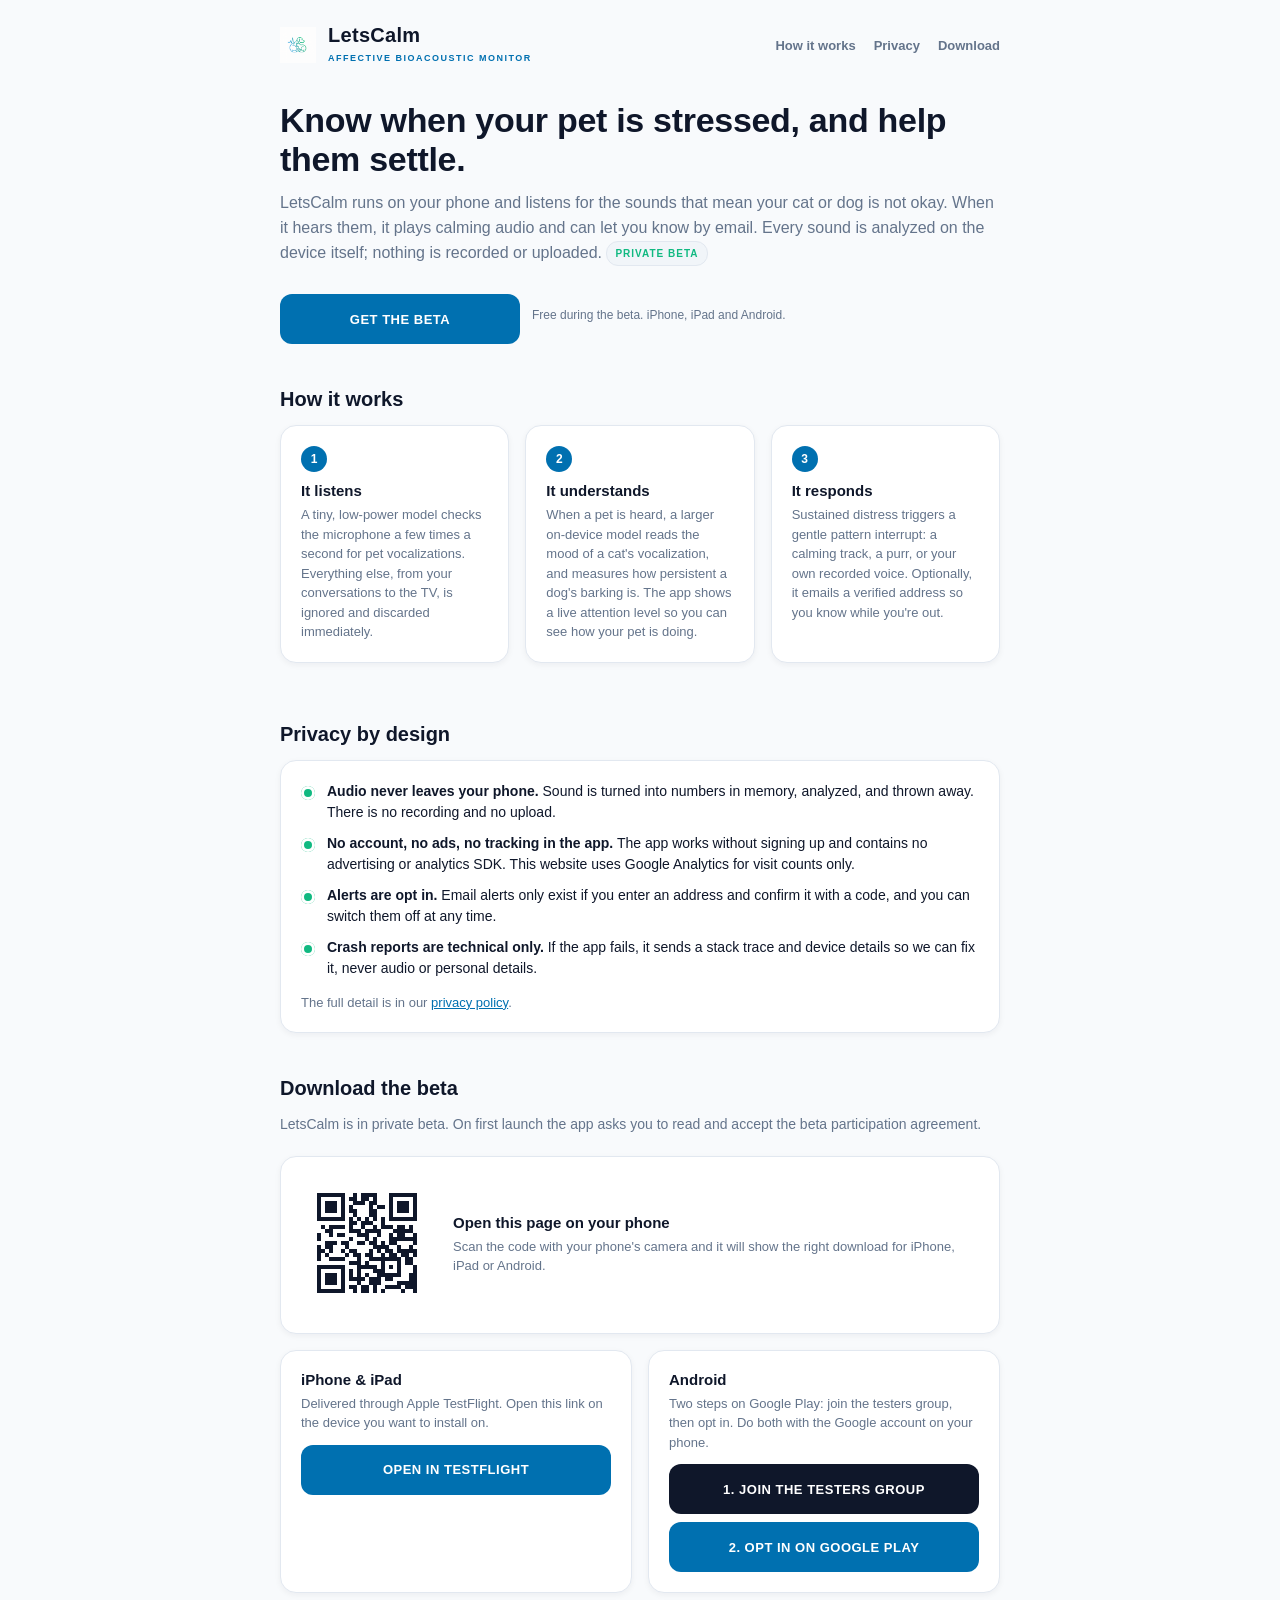
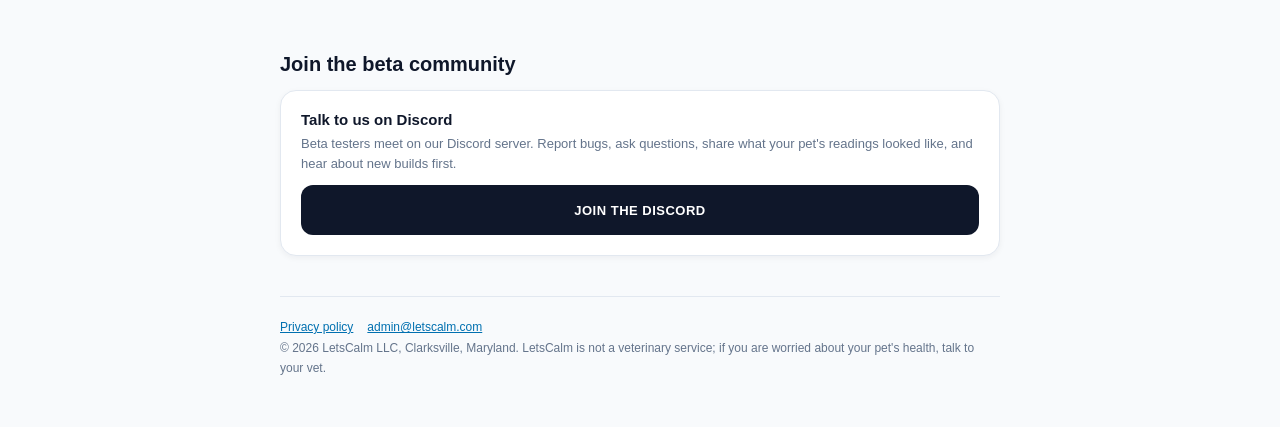
==== index.html @ 011add16 "Fix the QR code: add a viewBox so it scales instead of cropping The SVG had a fixed 174px size and n" ====
<!doctype html>
<html lang="en">
<head>
  <meta charset="utf-8">
  <meta name="viewport" content="width=device-width, initial-scale=1">
  <title>LetsCalm — on-device pet stress monitoring</title>
  <meta name="description" content="LetsCalm listens for signs of stress in your cat or dog and responds with calming audio, with every sound processed on your phone and never uploaded.">
  <link rel="icon" href="icon.png">
  <link rel="stylesheet" href="style.css">
  <script src="analytics.js" defer></script>
</head>
<body>
<main>
  <header class="top">
    <a class="brand" href="/">
      <img src="icon.png" alt="">
      <div><strong>LetsCalm</strong><span>AFFECTIVE BIOACOUSTIC MONITOR</span></div>
    </a>
    <nav><a href="#how">How it works</a><a href="#privacy">Privacy</a><a href="#download">Download</a></nav>
  </header>

  <!-- HERO -->
  <h1>Know when your pet is stressed, and help them settle.</h1>
  <p class="lead">LetsCalm runs on your phone and listens for the sounds that mean your cat or dog is not okay. When it hears them, it plays calming audio and can let you know by email. Every sound is analyzed on the device itself; nothing is recorded or uploaded. <span class="pill">PRIVATE BETA</span></p>
  <div class="hero-cta">
    <a class="btn" href="#download" id="hero-btn">Get the beta</a>
    <span class="note" id="hero-note">Free during the beta. iPhone, iPad and Android.</span>
  </div>

  <!-- HOW IT WORKS -->
  <h2 class="section" id="how">How it works</h2>
  <div class="grid3">
    <div class="card">
      <div class="step-no">1</div>
      <h3>It listens</h3>
      <p>A tiny, low-power model checks the microphone a few times a second for pet vocalizations. Everything else, from your conversations to the TV, is ignored and discarded immediately.</p>
    </div>
    <div class="card">
      <div class="step-no">2</div>
      <h3>It understands</h3>
      <p>When a pet is heard, a larger on-device model reads the mood of a cat's vocalization, and measures how persistent a dog's barking is. The app shows a live attention level so you can see how your pet is doing.</p>
    </div>
    <div class="card">
      <div class="step-no">3</div>
      <h3>It responds</h3>
      <p>Sustained distress triggers a gentle pattern interrupt: a calming track, a purr, or your own recorded voice. Optionally, it emails a verified address so you know while you're out.</p>
    </div>
  </div>

  <!-- PRIVACY -->
  <h2 class="section" id="privacy">Privacy by design</h2>
  <div class="card">
    <ul class="checks">
      <li><b>Audio never leaves your phone.</b> Sound is turned into numbers in memory, analyzed, and thrown away. There is no recording and no upload.</li>
      <li><b>No account, no ads, no tracking in the app.</b> The app works without signing up and contains no advertising or analytics SDK. This website uses Google Analytics for visit counts only.</li>
      <li><b>Alerts are opt in.</b> Email alerts only exist if you enter an address and confirm it with a code, and you can switch them off at any time.</li>
      <li><b>Crash reports are technical only.</b> If the app fails, it sends a stack trace and device details so we can fix it, never audio or personal details.</li>
    </ul>
    <p style="margin-top:14px">The full detail is in our <a href="/privacy.html">privacy policy</a>.</p>
  </div>

  <!-- DOWNLOAD -->
  <h2 class="section" id="download">Download the beta</h2>
  <p class="lead" style="font-size:14px">LetsCalm is in private beta. On first launch the app asks you to read and accept the beta participation agreement.</p>

  <!-- iPhone / iPad -->
  <section id="ios" hidden>
    <div class="card">
      <h3>Install on iPhone or iPad</h3>
      <p>LetsCalm is distributed through Apple's TestFlight during the beta. TestFlight will offer to install itself first if you don't have it.</p>
      <a class="btn" id="ios-link" href="#">Open in TestFlight</a>
    </div>
  </section>

  <!-- Android -->
  <section id="android" hidden>
    <div class="card">
      <h3>Install on Android</h3>
      <p>Google Play requires two quick steps for beta apps. Use the same Google account that is signed in on your phone for both.</p>
      <ol class="steps">
        <li><b>Join the LetsCalm testers group</b>
          <p>Tap Join group on the page that opens. This is what tells Google Play you are a tester.</p>
          <a class="btn dark" id="android-group" href="#">Join the testers group</a></li>
        <li><b>Opt in on Google Play</b>
          <p>Give it a minute after joining, then tap Become a tester. The page will then show an install link.</p>
          <a class="btn" id="android-optin" href="#">Opt in on Google Play</a></li>
        <li><b>Install LetsCalm from Google Play</b>
          <p>Please keep it installed while you're testing so the beta can proceed.</p></li>
      </ol>
    </div>
  </section>

  <!-- Desktop / other -->
  <section id="all" hidden>
    <div class="card qr">
      <div id="qr-svg" aria-label="QR code for letscalm.com"><svg width="174" height="174" viewBox="-12 -12 198 198" class="segno"><path transform="scale(6)" class="qrline" stroke="#0f172a" d="M2 2.5h7m2 0h1m1 0h4m3 0h7m-25 1h1m5 0h1m1 0h2m1 0h2m1 0h1m3 0h1m5 0h1m-25 1h1m1 0h3m1 0h1m2 0h3m1 0h2m3 0h1m1 0h3m1 0h1m-25 1h1m1 0h3m1 0h1m1 0h1m4 0h1m1 0h2m1 0h1m1 0h3m1 0h1m-25 1h1m1 0h3m1 0h1m1 0h2m3 0h2m3 0h1m1 0h3m1 0h1m-25 1h1m5 0h1m2 0h1m3 0h2m3 0h1m5 0h1m-25 1h7m1 0h1m1 0h1m1 0h1m1 0h1m1 0h1m1 0h7m-17 1h2m1 0h3m2 0h1m-16 1h1m1 0h4m1 0h1m2 0h1m2 0h1m1 0h3m1 0h2m1 0h1m-22 1h2m4 0h3m1 0h4m3 0h5m-24 1h1m2 0h1m1 0h2m3 0h3m2 0h1m2 0h1m1 0h2m2 0h1m-25 1h1m7 0h1m3 0h1m1 0h1m3 0h7m-23 1h3m1 0h2m2 0h2m1 0h2m1 0h1m1 0h2m4 0h1m-25 1h1m1 0h2m3 0h1m6 0h4m2 0h1m2 0h1m-24 1h2m1 0h1m2 0h1m1 0h2m3 0h1m1 0h1m1 0h2m1 0h5m-25 1h1m1 0h1m4 0h1m1 0h2m1 0h2m2 0h1m1 0h2m1 0h2m1 0h1m-25 1h1m2 0h4m3 0h1m2 0h8m1 0h2m-16 1h3m1 0h1m3 0h1m3 0h1m1 0h2m-24 1h7m3 0h5m1 0h1m1 0h1m1 0h1m3 0h1m-25 1h1m5 0h1m1 0h1m1 0h1m3 0h3m3 0h1m3 0h1m-25 1h1m1 0h3m1 0h1m1 0h1m1 0h1m1 0h1m2 0h6m2 0h2m-25 1h1m1 0h3m1 0h1m1 0h4m1 0h3m1 0h2m4 0h2m-25 1h1m1 0h3m1 0h1m3 0h1m2 0h3m4 0h5m-25 1h1m5 0h1m1 0h2m1 0h2m1 0h1m2 0h4m1 0h3m-25 1h7m2 0h1m1 0h2m1 0h1m1 0h1m4 0h1m2 0h1"/></svg></div>
      <div>
        <h3>Open this page on your phone</h3>
        <p style="margin:0">Scan the code with your phone's camera and it will show the right download for iPhone, iPad or Android.</p>
      </div>
    </div>
    <div class="grid">
      <div class="card">
        <h3>iPhone &amp; iPad</h3>
        <p>Delivered through Apple TestFlight. Open this link on the device you want to install on.</p>
        <a class="btn" id="ios-link-2" href="#">Open in TestFlight</a>
      </div>
      <div class="card">
        <h3>Android</h3>
        <p>Two steps on Google Play: join the testers group, then opt in. Do both with the Google account on your phone.</p>
        <a class="btn dark" id="android-group-2" href="#">1. Join the testers group</a>
        <a class="btn" id="android-optin-2" href="#">2. Opt in on Google Play</a>
      </div>
    </div>
  </section>

  <!-- COMMUNITY -->
  <h2 class="section" id="community">Join the beta community</h2>
  <div class="card">
    <h3>Talk to us on Discord</h3>
    <p>Beta testers meet on our Discord server. Report bugs, ask questions, share what your pet's readings looked like, and hear about new builds first.</p>
    <a class="btn dark" id="discord-link" href="#" rel="noopener" target="_blank">Join the Discord</a>
  </div>

  <footer>
    <a href="/privacy.html">Privacy policy</a><a href="mailto:admin@letscalm.com">admin@letscalm.com</a><br>
    © 2026 LetsCalm LLC, Clarksville, Maryland. LetsCalm is not a veterinary service; if you are worried about your pet's health, talk to your vet.
  </footer>
</main>

<script>
  // --- Links: edit these when the app moves from beta to the stores. ---
  const LINKS = {
    ios: 'https://testflight.apple.com/join/YxneXjur',
    // Later: 'https://apps.apple.com/app/id6782188883'
    androidGroup: 'https://groups.google.com/a/letscalm.com/g/letscalm-testers/',
    androidOptIn: 'https://play.google.com/apps/testing/com.letscalm.mobile',
    discord: 'https://discord.gg/NavzxsYyVa',
    // Later, replace both Android steps with: 'https://play.google.com/store/apps/details?id=com.letscalm.mobile'
  };

  for (const id of ['ios-link', 'ios-link-2']) document.getElementById(id).href = LINKS.ios;
  for (const id of ['android-group', 'android-group-2']) document.getElementById(id).href = LINKS.androidGroup;
  for (const id of ['android-optin', 'android-optin-2']) document.getElementById(id).href = LINKS.androidOptIn;
  document.getElementById('discord-link').href = LINKS.discord;

  // --- Detection. `?os=ios|android|all` forces a view for testing. ---
  const ua = navigator.userAgent;
  const forced = new URLSearchParams(location.search).get('os');
  const isAndroid = /Android/.test(ua);
  const isIOS = !isAndroid && (/iPhone|iPad|iPod/.test(ua)
    || (navigator.platform === 'MacIntel' && navigator.maxTouchPoints > 1)); // iPadOS reports itself as a Mac
  const view = forced || (isAndroid ? 'android' : isIOS ? 'ios' : 'all');
  document.getElementById(view).hidden = false;

  // On a phone the hero button can go straight to the store link.
  if (view === 'ios') {
    document.getElementById('hero-btn').href = LINKS.ios;
    document.getElementById('hero-btn').textContent = 'Get it on TestFlight';
    document.getElementById('hero-note').textContent = 'Free during the beta. Opens Apple TestFlight.';
  } else if (view === 'android') {
    document.getElementById('hero-note').textContent = 'Free during the beta. Two quick steps on Google Play.';
  }
</script>
</body>
</html>
---- style.css ----
:root {
  --bg: #F8FAFC; --card: #FFFFFF; --line: #E2E8F0; --text: #0F172A; --muted: #64748B;
  --primary: #0070B0; --dark: #0F172A; --ok: #10B981;
}
* { box-sizing: border-box; }
html, body { margin: 0; background: var(--bg); color: var(--text);
  font-family: -apple-system, BlinkMacSystemFont, "Segoe UI", Roboto, Helvetica, Arial, sans-serif; }
a { color: var(--primary); }
main { max-width: 760px; margin: 0 auto; padding: 24px 20px 48px; }

header.top { display: flex; align-items: center; justify-content: space-between; gap: 12px; margin-bottom: 36px; }
.brand { display: flex; align-items: center; gap: 12px; text-decoration: none; color: inherit; }
.brand img { width: 36px; height: 36px; }
.brand strong { font-size: 20px; font-weight: 900; letter-spacing: .3px; display: block; }
.brand span { font-size: 9px; font-weight: 800; letter-spacing: 1.5px; color: var(--primary); }
nav a { font-size: 13px; font-weight: 700; color: var(--muted); text-decoration: none; margin-left: 18px; }
nav a:hover { color: var(--primary); }

h1 { font-size: 34px; line-height: 1.15; margin: 0 0 12px; letter-spacing: -.3px; }
h2.section { font-size: 20px; margin: 44px 0 14px; }
.lead { color: var(--muted); font-size: 16px; line-height: 1.55; margin: 0 0 20px; }
.pill { display: inline-block; font-size: 10px; font-weight: 800; letter-spacing: 1px; color: var(--ok);
  background: #F1F5F9; border: 1px solid var(--line); border-radius: 12px; padding: 4px 8px; vertical-align: middle; }
.hero-cta { display: flex; flex-wrap: wrap; gap: 12px; align-items: center; }
.hero-cta .btn { width: auto; min-width: 240px; padding: 0 22px; }
.hero-cta .note { font-size: 12px; color: var(--muted); }

.card { background: var(--card); border: 1px solid var(--line); border-radius: 16px; padding: 20px; margin-bottom: 16px;
  box-shadow: 0 2px 6px rgba(15,23,42,.05); }
.card h3 { font-size: 15px; margin: 0 0 6px; }
.card p { color: var(--muted); font-size: 13px; line-height: 1.5; margin: 0 0 12px; }
.card p:last-child { margin-bottom: 0; }
.grid { display: grid; grid-template-columns: 1fr 1fr; gap: 16px; }
.grid3 { display: grid; grid-template-columns: repeat(3, 1fr); gap: 16px; }
@media (max-width: 640px) { .grid, .grid3 { grid-template-columns: 1fr; } h1 { font-size: 28px; } }
.step-no { display: inline-flex; align-items: center; justify-content: center; width: 26px; height: 26px; border-radius: 50%;
  background: var(--primary); color: #fff; font-size: 12px; font-weight: 800; margin-bottom: 10px; }

.btn { display: flex; align-items: center; justify-content: center; gap: 8px; width: 100%; height: 50px;
  border-radius: 12px; font-weight: 800; font-size: 13px; letter-spacing: .5px; text-transform: uppercase;
  text-decoration: none; color: #fff; background: var(--primary); border: 0; cursor: pointer; margin-top: 8px; }
.btn.dark { background: var(--dark); }
.btn:active { opacity: .85; }

ol.steps { margin: 0 0 4px; padding: 0; list-style: none; counter-reset: s; }
ol.steps li { counter-increment: s; margin-bottom: 18px; }
ol.steps li::before { content: counter(s); display: inline-flex; align-items: center; justify-content: center;
  width: 22px; height: 22px; border-radius: 50%; background: var(--primary); color: #fff; font-size: 12px;
  font-weight: 800; margin-right: 8px; vertical-align: middle; }
ol.steps li b { font-size: 14px; vertical-align: middle; }
ol.steps li p { margin: 6px 0 0 30px; }
ol.steps li .btn { margin-left: 30px; width: calc(100% - 30px); }

.qr { display: flex; gap: 20px; align-items: center; }
.qr svg { width: 132px; height: 132px; flex: none; }

ul.checks { margin: 0; padding: 0; list-style: none; }
ul.checks li { position: relative; padding-left: 26px; margin-bottom: 10px; font-size: 14px; line-height: 1.5; }
ul.checks li::before { content: ""; position: absolute; left: 0; top: 5px; width: 14px; height: 14px; border-radius: 50%;
  background: var(--ok); box-shadow: inset 0 0 0 3px #fff; }

footer { margin-top: 40px; padding-top: 20px; border-top: 1px solid var(--line); font-size: 12px; color: var(--muted); line-height: 1.7; }
footer a { margin-right: 14px; }

/* Legal pages */
.legal h1 { font-size: 28px; }
.legal .meta { color: var(--muted); font-size: 13px; margin-bottom: 28px; }
.legal h2 { font-size: 17px; margin: 30px 0 8px; }
.legal p, .legal li { font-size: 14px; line-height: 1.65; color: #334155; }
.legal ul { padding-left: 20px; }
.legal table { border-collapse: collapse; width: 100%; font-size: 13px; margin: 8px 0 16px; }
.legal th, .legal td { text-align: left; vertical-align: top; padding: 8px 10px; border-bottom: 1px solid var(--line); }
.legal th { color: var(--muted); font-weight: 700; font-size: 12px; }
.legal .toc { font-size: 13px; }
[hidden] { display: none !important; }
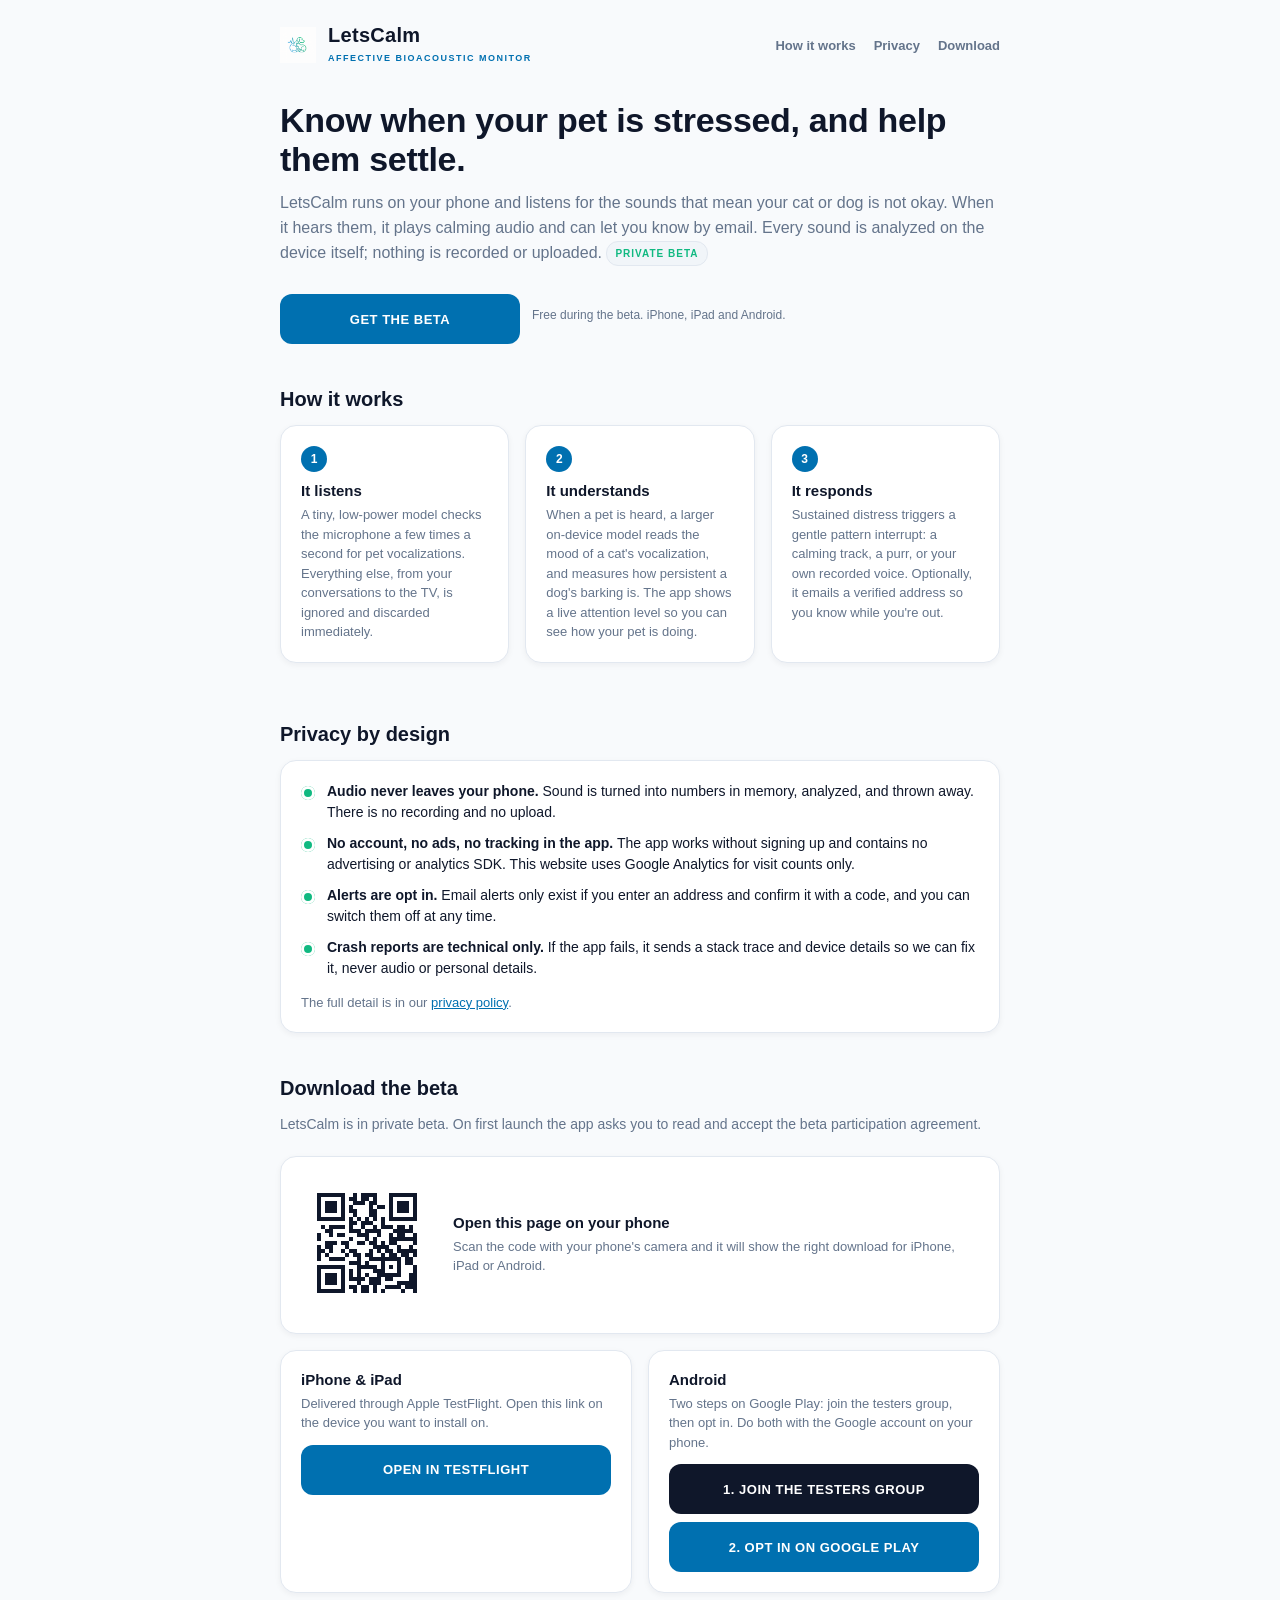
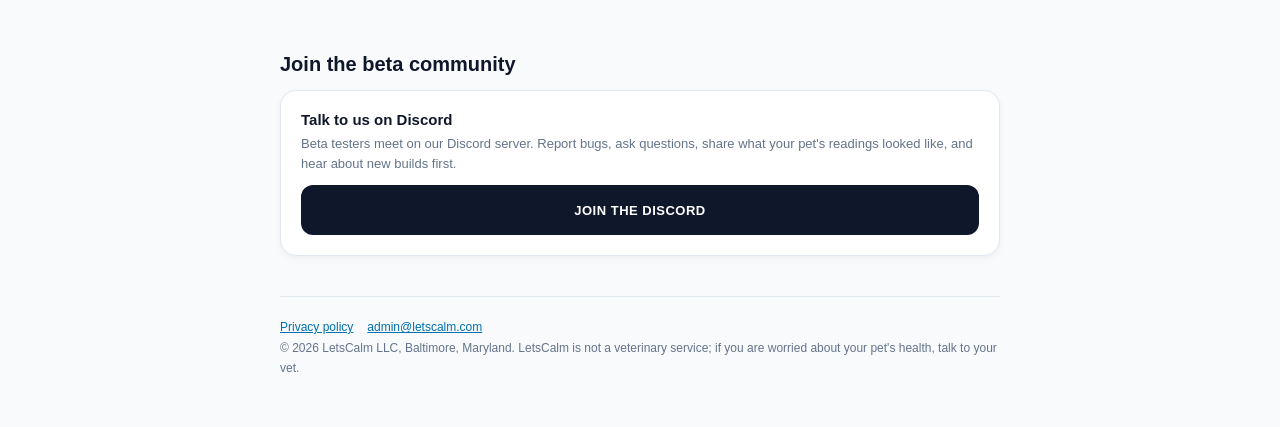
==== commit 680cbb1c: "Update the company address to 306 W Redwood St #4755, Baltimore, MD 21201 Co-Authored-By: Claude Opu" ====
--- a/index.html
+++ b/index.html
@@ -124,7 +124,7 @@
 
   <footer>
     <a href="/privacy.html">Privacy policy</a><a href="mailto:admin@letscalm.com">admin@letscalm.com</a><br>
-    © 2026 LetsCalm LLC, Clarksville, Maryland. LetsCalm is not a veterinary service; if you are worried about your pet's health, talk to your vet.
+    © 2026 LetsCalm LLC, Baltimore, Maryland. LetsCalm is not a veterinary service; if you are worried about your pet's health, talk to your vet.
   </footer>
 </main>
 
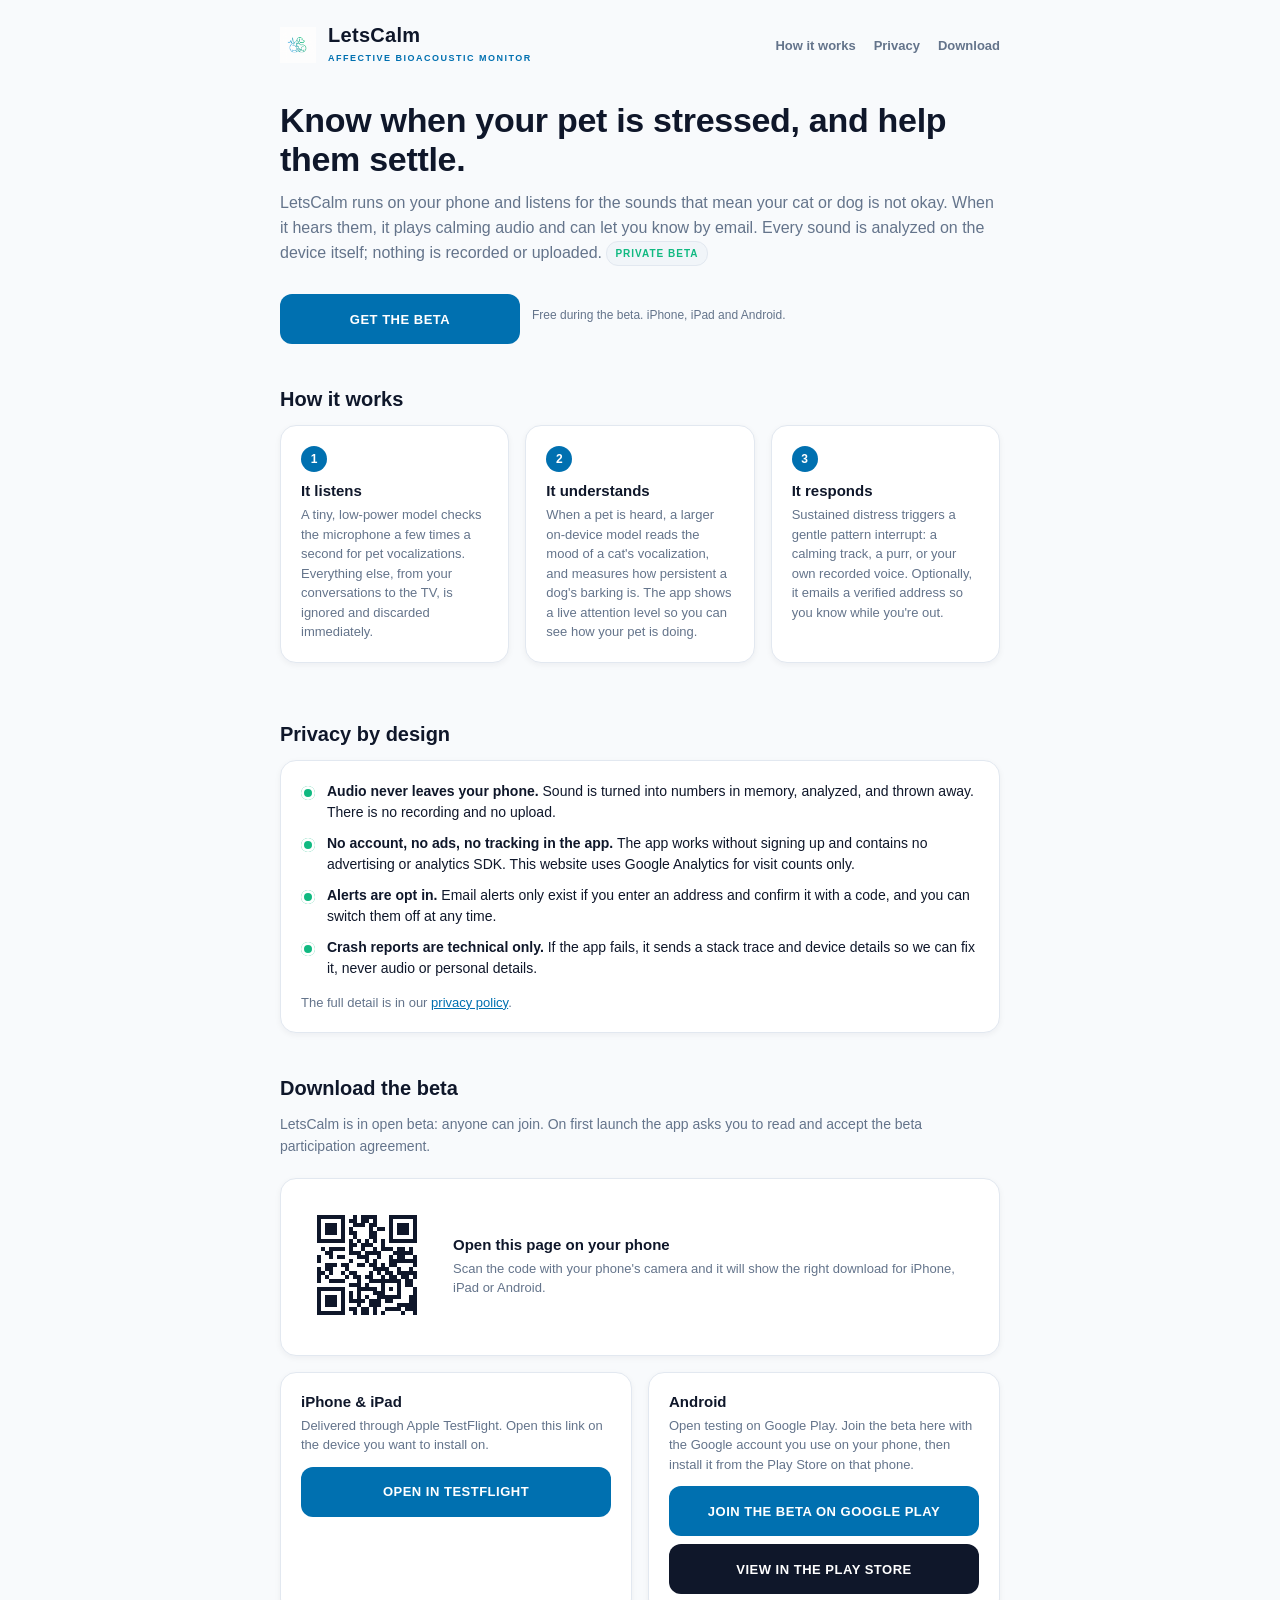
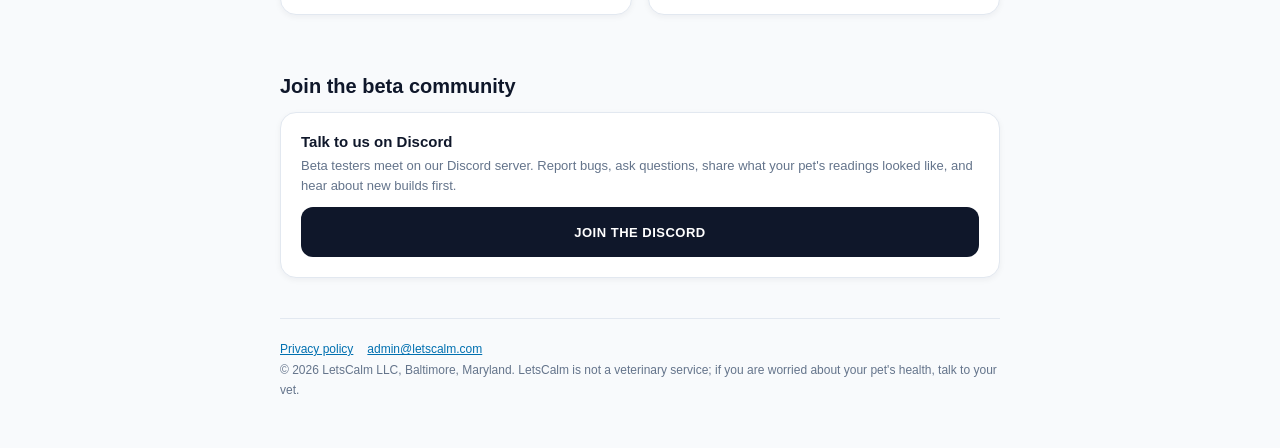
==== commit c4fece1e: "Android is in open testing: link straight to Google Play, drop the testers group The Play store list" ====
--- a/index.html
+++ b/index.html
@@ -61,7 +61,7 @@
 
   <!-- DOWNLOAD -->
   <h2 class="section" id="download">Download the beta</h2>
-  <p class="lead" style="font-size:14px">LetsCalm is in private beta. On first launch the app asks you to read and accept the beta participation agreement.</p>
+  <p class="lead" style="font-size:14px">LetsCalm is in open beta: anyone can join. On first launch the app asks you to read and accept the beta participation agreement.</p>
 
   <!-- iPhone / iPad -->
   <section id="ios" hidden>
@@ -76,17 +76,9 @@
   <section id="android" hidden>
     <div class="card">
       <h3>Install on Android</h3>
-      <p>Google Play requires two quick steps for beta apps. Use the same Google account that is signed in on your phone for both.</p>
-      <ol class="steps">
-        <li><b>Join the LetsCalm testers group</b>
-          <p>Tap Join group on the page that opens. This is what tells Google Play you are a tester.</p>
-          <a class="btn dark" id="android-group" href="#">Join the testers group</a></li>
-        <li><b>Opt in on Google Play</b>
-          <p>Give it a minute after joining, then tap Become a tester. The page will then show an install link.</p>
-          <a class="btn" id="android-optin" href="#">Opt in on Google Play</a></li>
-        <li><b>Install LetsCalm from Google Play</b>
-          <p>Please keep it installed while you're testing so the beta can proceed.</p></li>
-      </ol>
+      <p>LetsCalm is in open testing on Google Play. Open it in the Play Store, tap Join the beta if it asks, then Install.</p>
+      <a class="btn" id="android-play" href="#">Get it on Google Play</a>
+      <p style="margin-top:14px">Please keep it installed while you're testing so the beta can proceed.</p>
     </div>
   </section>
 
@@ -107,9 +99,9 @@
       </div>
       <div class="card">
         <h3>Android</h3>
-        <p>Two steps on Google Play: join the testers group, then opt in. Do both with the Google account on your phone.</p>
-        <a class="btn dark" id="android-group-2" href="#">1. Join the testers group</a>
-        <a class="btn" id="android-optin-2" href="#">2. Opt in on Google Play</a>
+        <p>Open testing on Google Play. Join the beta here with the Google account you use on your phone, then install it from the Play Store on that phone.</p>
+        <a class="btn" id="android-optin" href="#">Join the beta on Google Play</a>
+        <a class="btn dark" id="android-play-2" href="#">View in the Play Store</a>
       </div>
     </div>
   </section>
@@ -133,15 +125,16 @@
   const LINKS = {
     ios: 'https://testflight.apple.com/join/YxneXjur',
     // Later: 'https://apps.apple.com/app/id6782188883'
-    androidGroup: 'https://groups.google.com/a/letscalm.com/g/letscalm-testers/',
+    // Open testing: the store listing works on Android phones; the testing
+    // page is the web opt-in for anyone arriving from a computer.
+    androidPlay: 'https://play.google.com/store/apps/details?id=com.letscalm.mobile',
     androidOptIn: 'https://play.google.com/apps/testing/com.letscalm.mobile',
     discord: 'https://discord.gg/NavzxsYyVa',
-    // Later, replace both Android steps with: 'https://play.google.com/store/apps/details?id=com.letscalm.mobile'
   };
 
   for (const id of ['ios-link', 'ios-link-2']) document.getElementById(id).href = LINKS.ios;
-  for (const id of ['android-group', 'android-group-2']) document.getElementById(id).href = LINKS.androidGroup;
-  for (const id of ['android-optin', 'android-optin-2']) document.getElementById(id).href = LINKS.androidOptIn;
+  for (const id of ['android-play', 'android-play-2']) document.getElementById(id).href = LINKS.androidPlay;
+  document.getElementById('android-optin').href = LINKS.androidOptIn;
   document.getElementById('discord-link').href = LINKS.discord;
 
   // --- Detection. `?os=ios|android|all` forces a view for testing. ---
@@ -159,7 +152,9 @@
     document.getElementById('hero-btn').textContent = 'Get it on TestFlight';
     document.getElementById('hero-note').textContent = 'Free during the beta. Opens Apple TestFlight.';
   } else if (view === 'android') {
-    document.getElementById('hero-note').textContent = 'Free during the beta. Two quick steps on Google Play.';
+    document.getElementById('hero-btn').href = LINKS.androidPlay;
+    document.getElementById('hero-btn').textContent = 'Get it on Google Play';
+    document.getElementById('hero-note').textContent = 'Free during the beta. Opens Google Play.';
   }
 </script>
 </body>
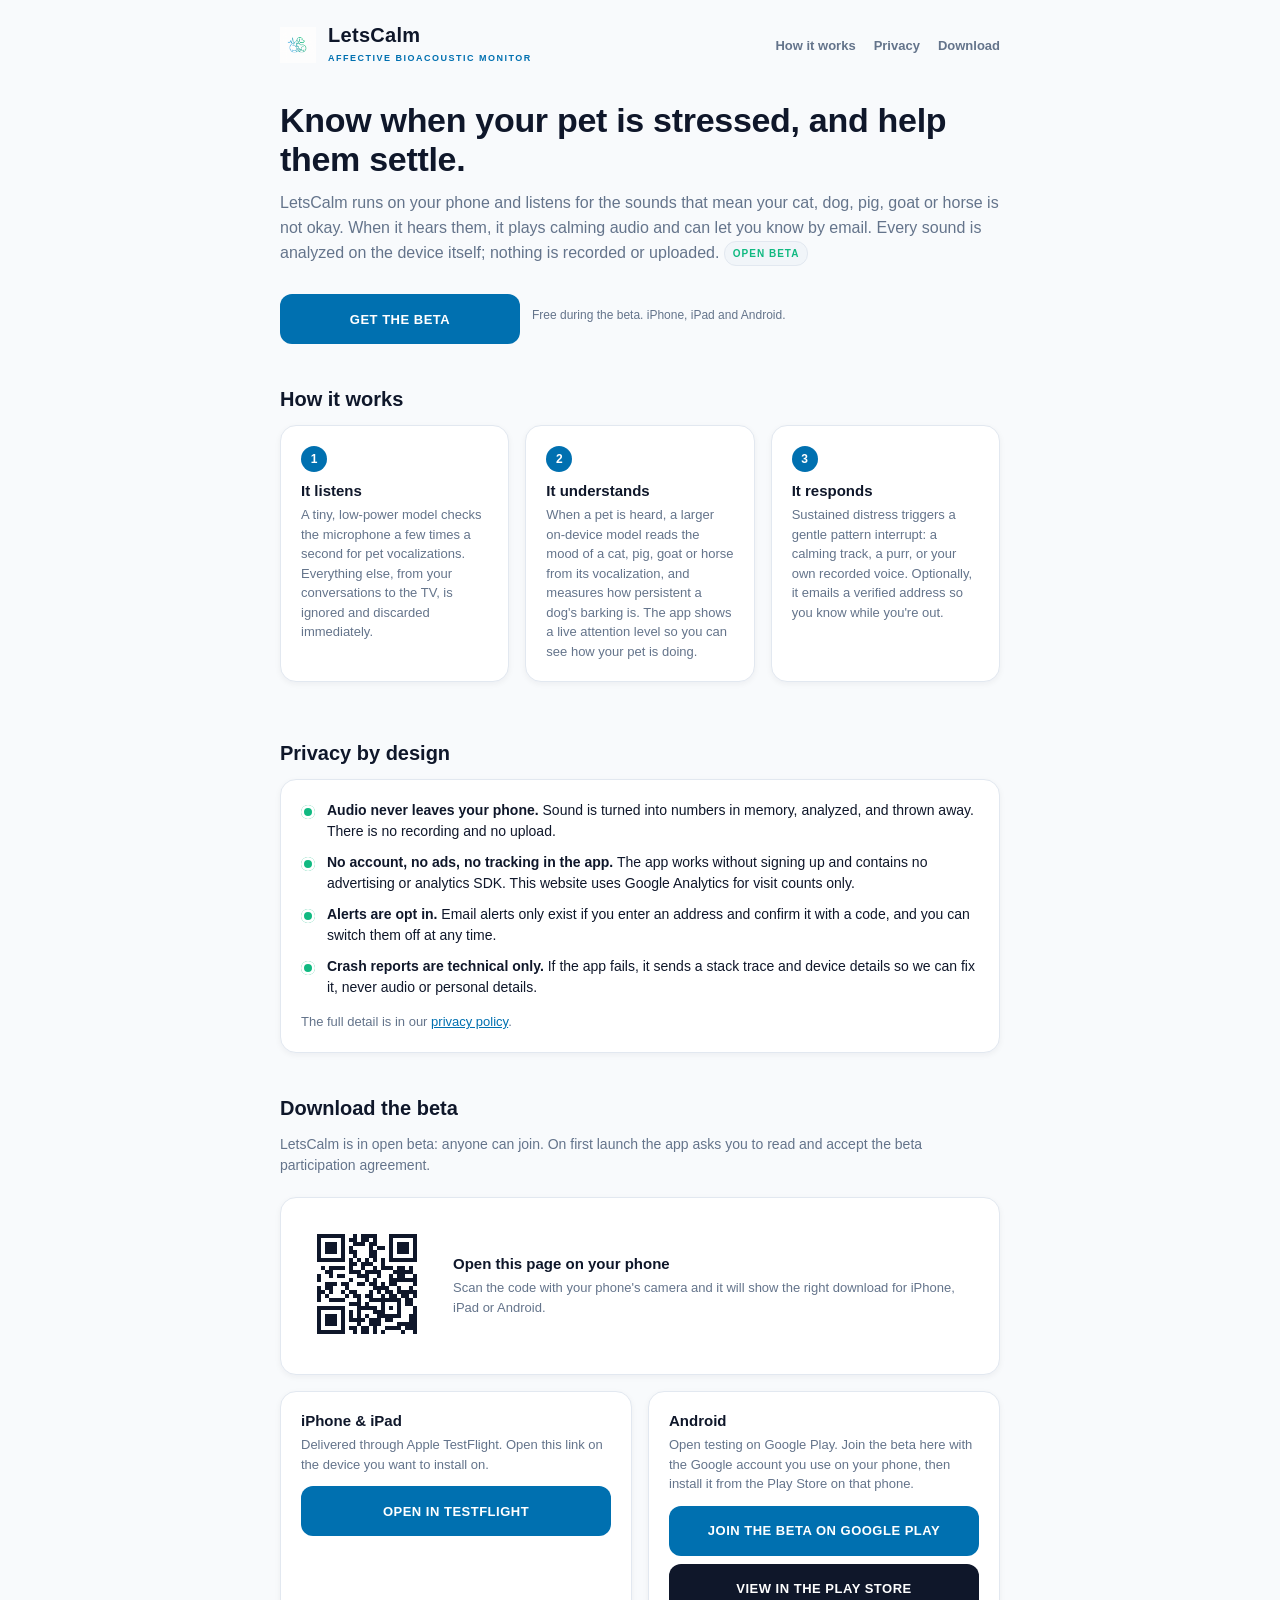
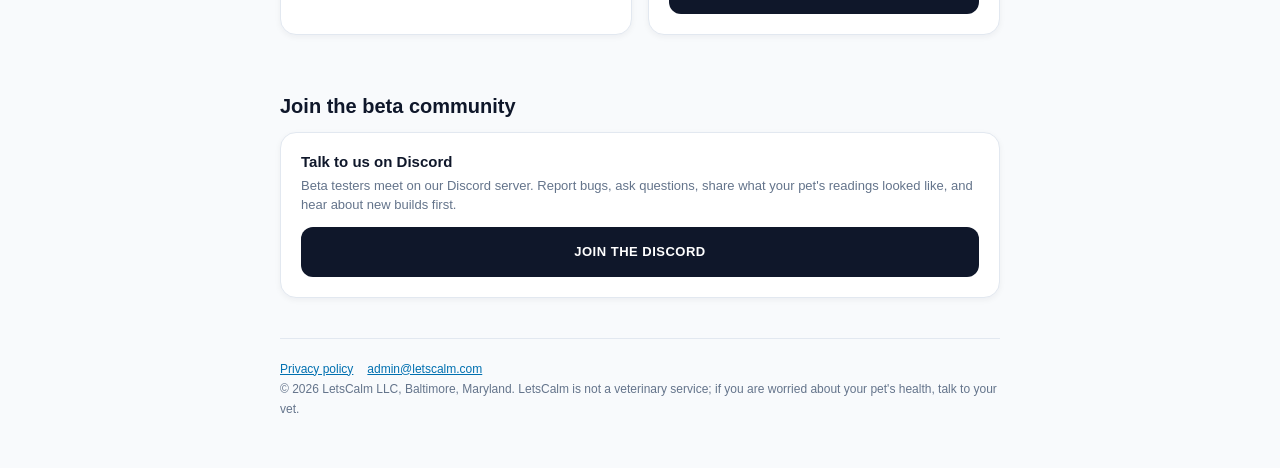
==== commit f129be62: "Say open beta in the hero and list pigs, goats and horses Co-Authored-By: Claude Opus 5.5 <noreply@a" ====
--- a/index.html
+++ b/index.html
@@ -4,7 +4,7 @@
   <meta charset="utf-8">
   <meta name="viewport" content="width=device-width, initial-scale=1">
   <title>LetsCalm — on-device pet stress monitoring</title>
-  <meta name="description" content="LetsCalm listens for signs of stress in your cat or dog and responds with calming audio, with every sound processed on your phone and never uploaded.">
+  <meta name="description" content="LetsCalm listens for signs of stress in your cat, dog, pig, goat or horse and responds with calming audio, with every sound processed on your phone and never uploaded.">
   <link rel="icon" href="icon.png">
   <link rel="stylesheet" href="style.css">
   <script src="analytics.js" defer></script>
@@ -21,7 +21,7 @@
 
   <!-- HERO -->
   <h1>Know when your pet is stressed, and help them settle.</h1>
-  <p class="lead">LetsCalm runs on your phone and listens for the sounds that mean your cat or dog is not okay. When it hears them, it plays calming audio and can let you know by email. Every sound is analyzed on the device itself; nothing is recorded or uploaded. <span class="pill">PRIVATE BETA</span></p>
+  <p class="lead">LetsCalm runs on your phone and listens for the sounds that mean your cat, dog, pig, goat or horse is not okay. When it hears them, it plays calming audio and can let you know by email. Every sound is analyzed on the device itself; nothing is recorded or uploaded. <span class="pill">OPEN BETA</span></p>
   <div class="hero-cta">
     <a class="btn" href="#download" id="hero-btn">Get the beta</a>
     <span class="note" id="hero-note">Free during the beta. iPhone, iPad and Android.</span>
@@ -38,7 +38,7 @@
     <div class="card">
       <div class="step-no">2</div>
       <h3>It understands</h3>
-      <p>When a pet is heard, a larger on-device model reads the mood of a cat's vocalization, and measures how persistent a dog's barking is. The app shows a live attention level so you can see how your pet is doing.</p>
+      <p>When a pet is heard, a larger on-device model reads the mood of a cat, pig, goat or horse from its vocalization, and measures how persistent a dog's barking is. The app shows a live attention level so you can see how your pet is doing.</p>
     </div>
     <div class="card">
       <div class="step-no">3</div>
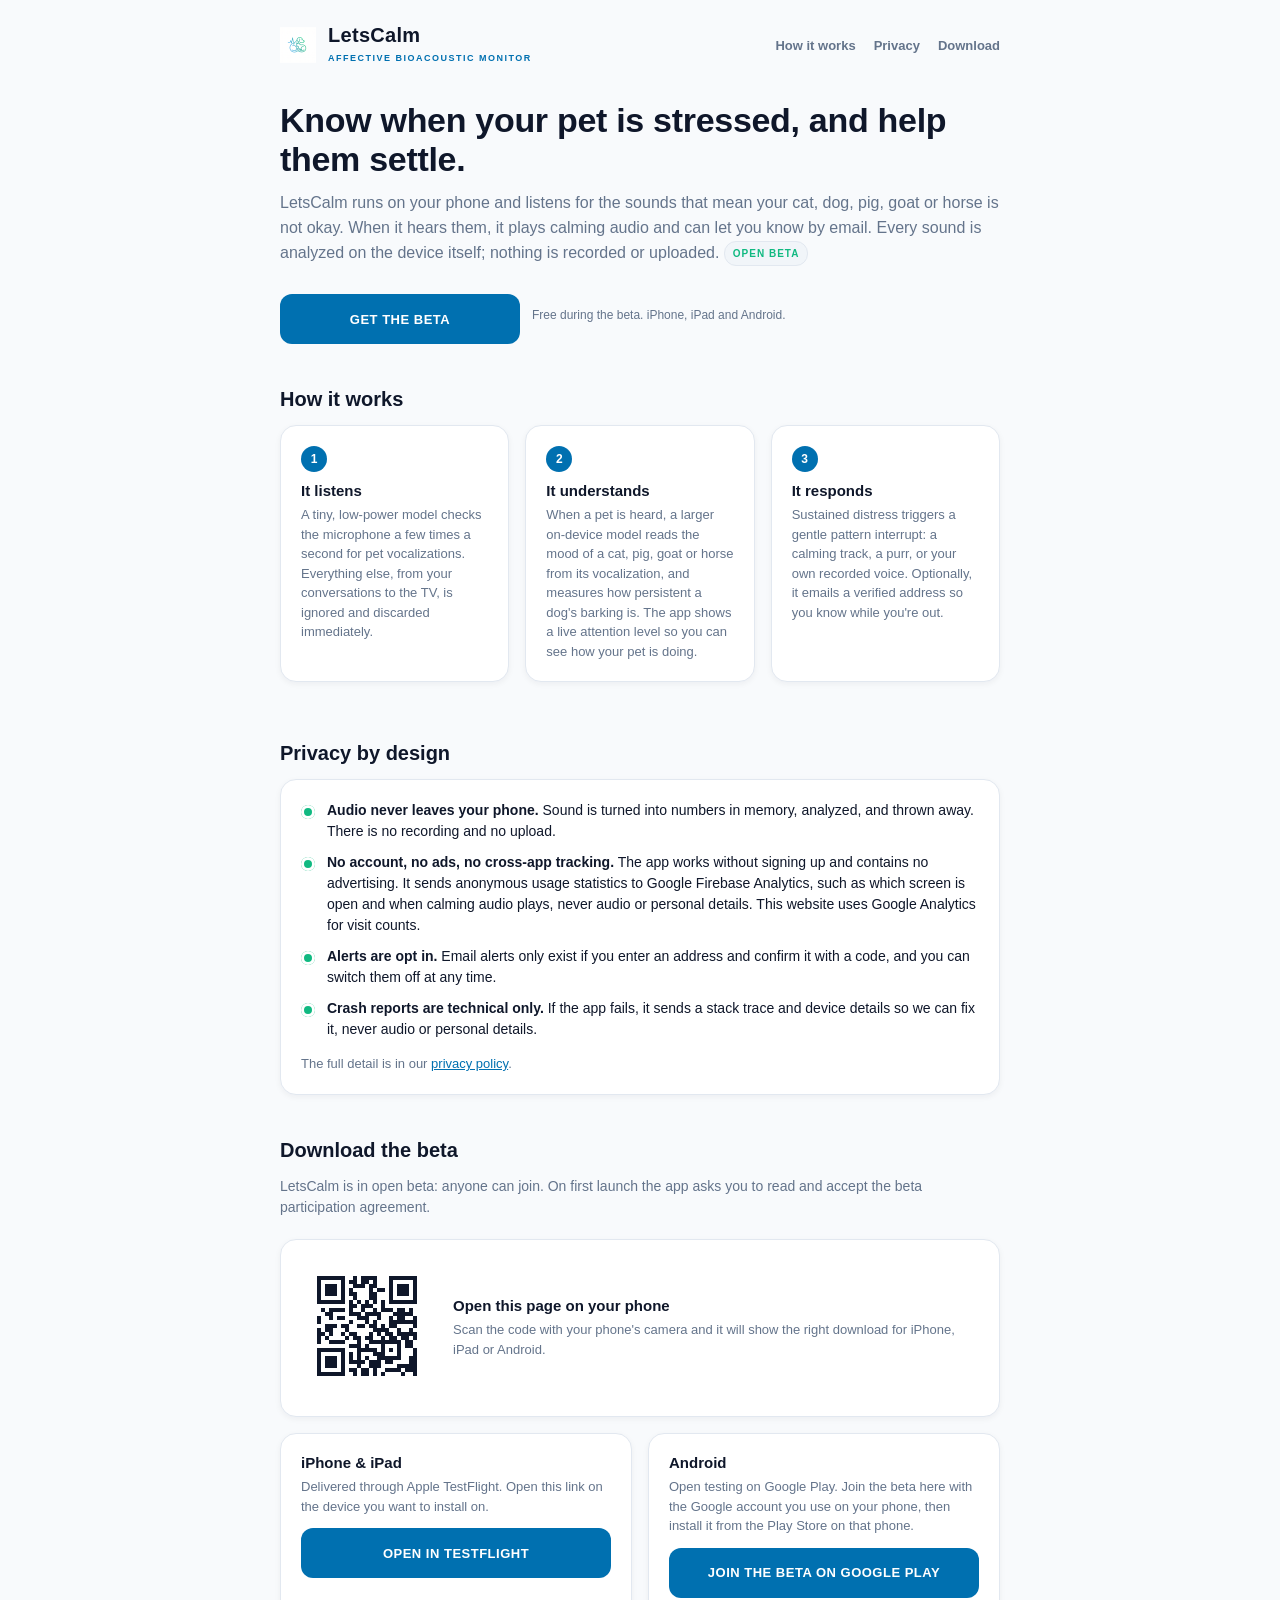
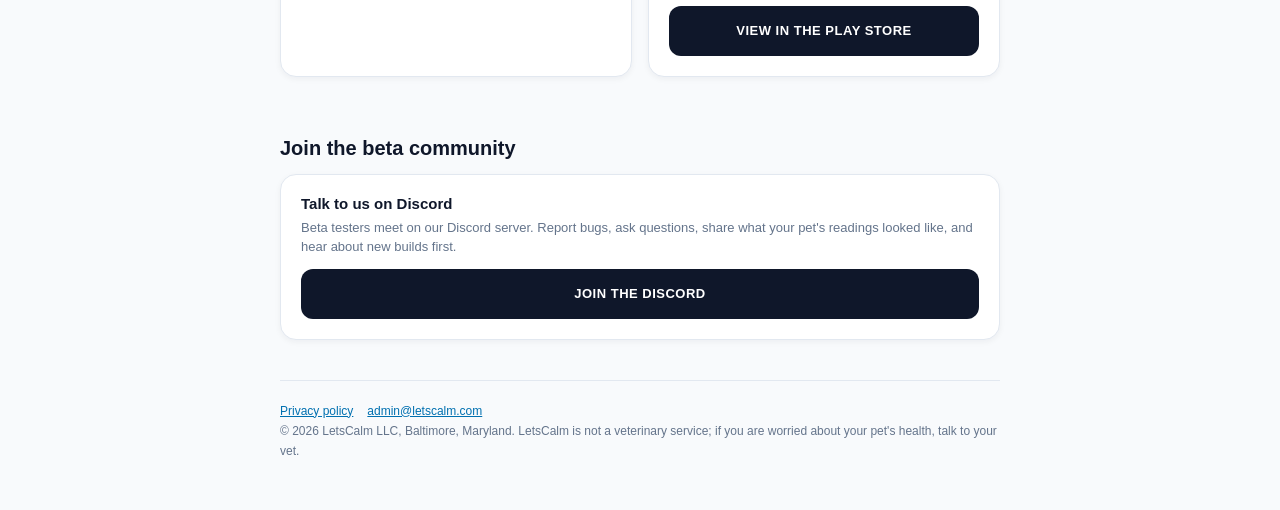
==== commit 53ef3511: "docs(privacy): disclose Firebase Analytics in the app The iOS and Android apps have sent Firebase An" ====
--- a/index.html
+++ b/index.html
@@ -52,7 +52,7 @@
   <div class="card">
     <ul class="checks">
       <li><b>Audio never leaves your phone.</b> Sound is turned into numbers in memory, analyzed, and thrown away. There is no recording and no upload.</li>
-      <li><b>No account, no ads, no tracking in the app.</b> The app works without signing up and contains no advertising or analytics SDK. This website uses Google Analytics for visit counts only.</li>
+      <li><b>No account, no ads, no cross-app tracking.</b> The app works without signing up and contains no advertising. It sends anonymous usage statistics to Google Firebase Analytics, such as which screen is open and when calming audio plays, never audio or personal details. This website uses Google Analytics for visit counts.</li>
       <li><b>Alerts are opt in.</b> Email alerts only exist if you enter an address and confirm it with a code, and you can switch them off at any time.</li>
       <li><b>Crash reports are technical only.</b> If the app fails, it sends a stack trace and device details so we can fix it, never audio or personal details.</li>
     </ul>
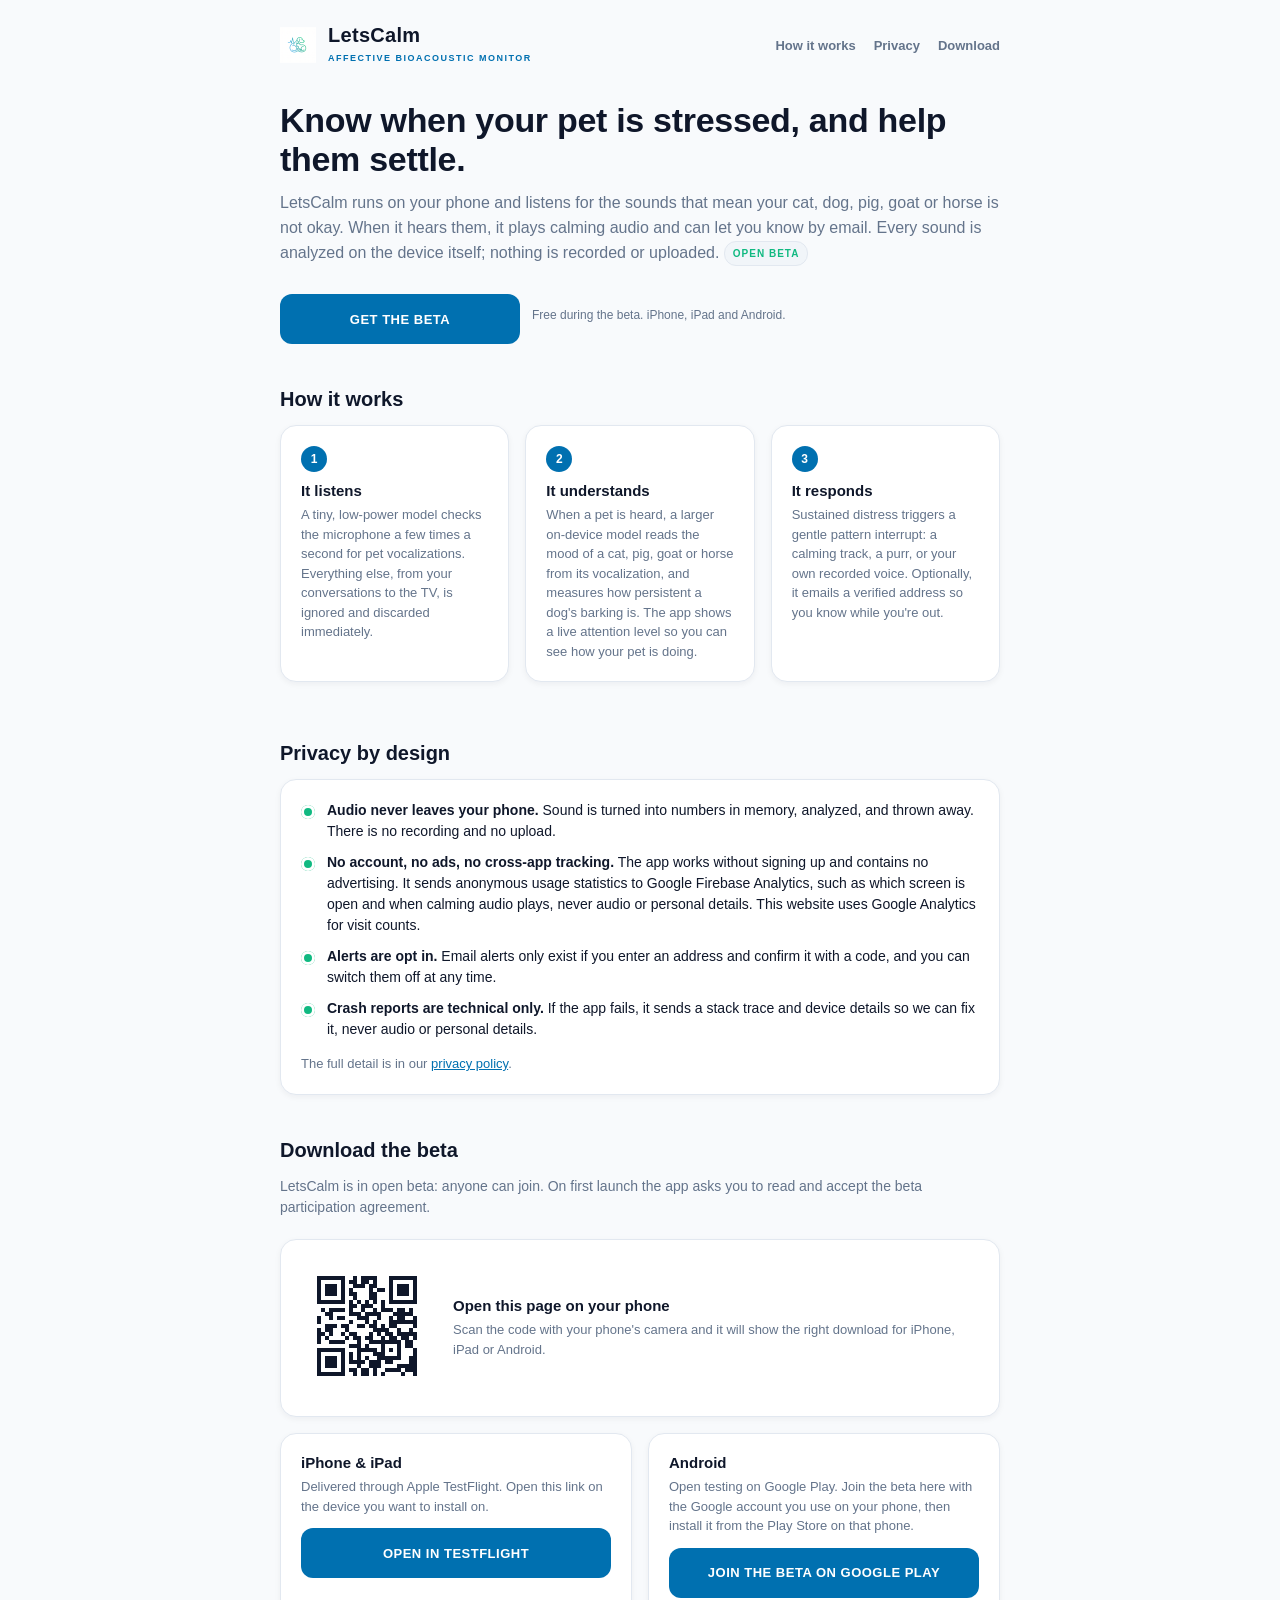
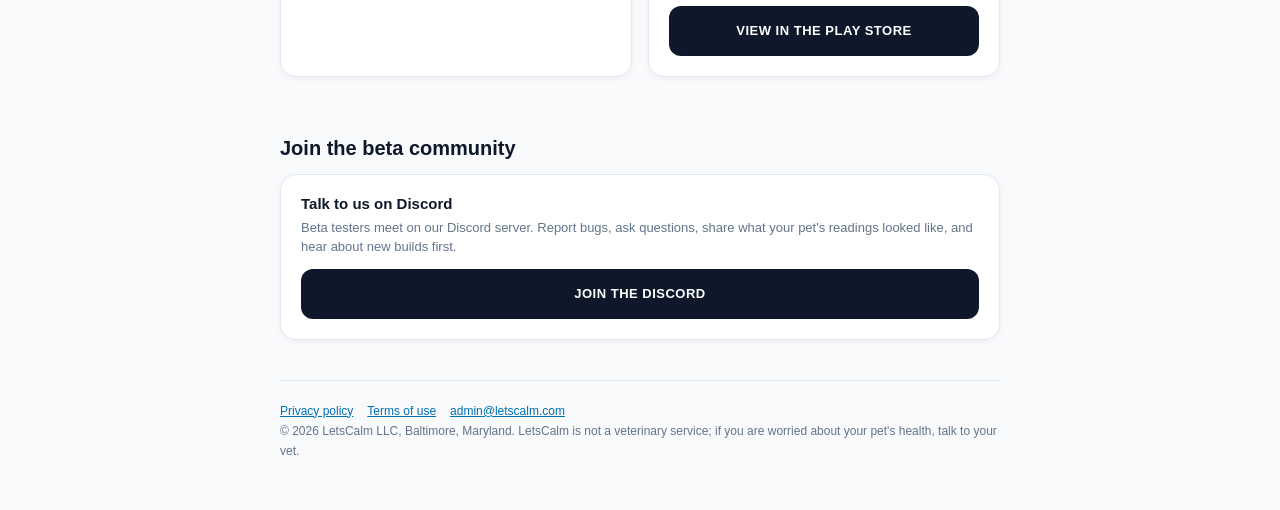
==== commit 46328744: "docs: terms of use for LetsCalm Premium; disclose RevenueCat New terms.html (subscription, auto-rene" ====
--- a/index.html
+++ b/index.html
@@ -115,7 +115,7 @@
   </div>
 
   <footer>
-    <a href="/privacy.html">Privacy policy</a><a href="mailto:admin@letscalm.com">admin@letscalm.com</a><br>
+    <a href="/privacy.html">Privacy policy</a><a href="/terms.html">Terms of use</a><a href="mailto:admin@letscalm.com">admin@letscalm.com</a><br>
     © 2026 LetsCalm LLC, Baltimore, Maryland. LetsCalm is not a veterinary service; if you are worried about your pet's health, talk to your vet.
   </footer>
 </main>
--- a/style.css
+++ b/style.css
@@ -66,6 +66,7 @@
 .legal h1 { font-size: 28px; }
 .legal .meta { color: var(--muted); font-size: 13px; margin-bottom: 28px; }
 .legal h2 { font-size: 17px; margin: 30px 0 8px; }
+.legal h3 { font-size: 15px; margin: 20px 0 6px; }
 .legal p, .legal li { font-size: 14px; line-height: 1.65; color: #334155; }
 .legal ul { padding-left: 20px; }
 .legal table { border-collapse: collapse; width: 100%; font-size: 13px; margin: 8px 0 16px; }
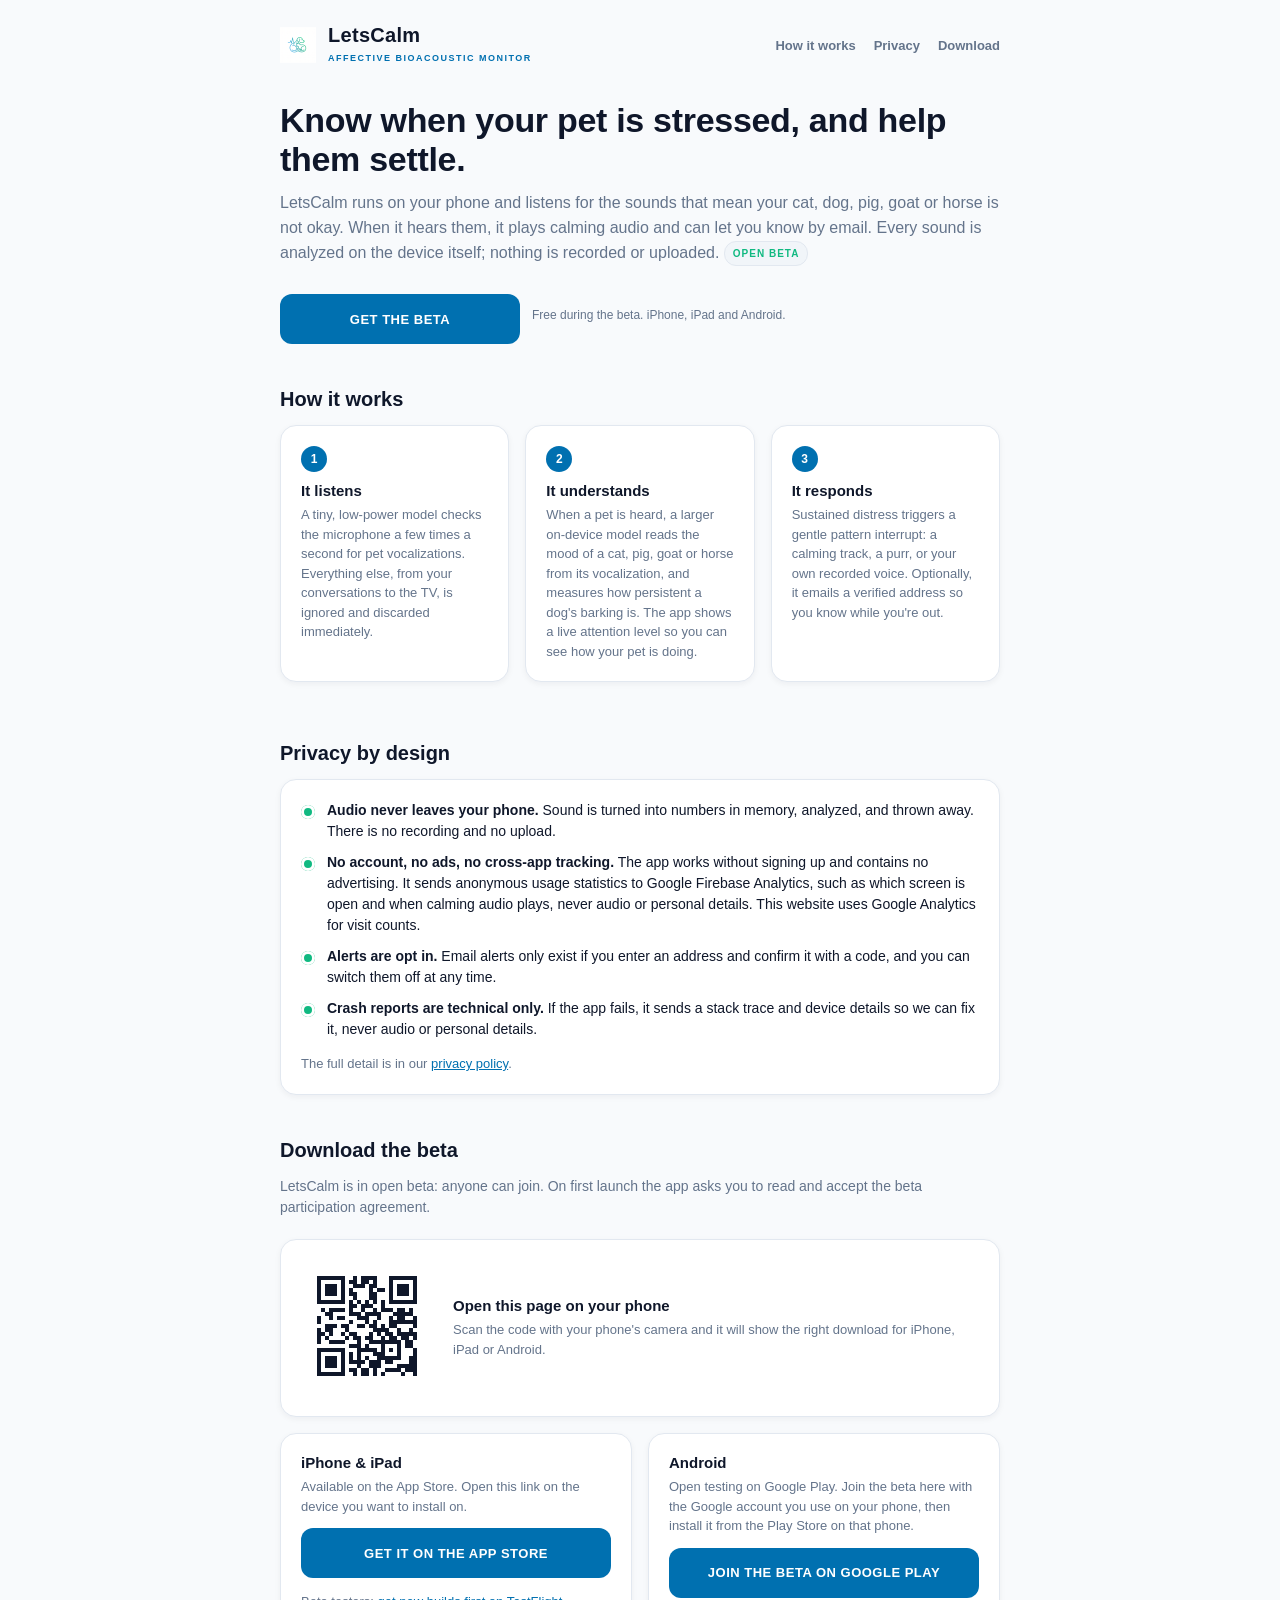
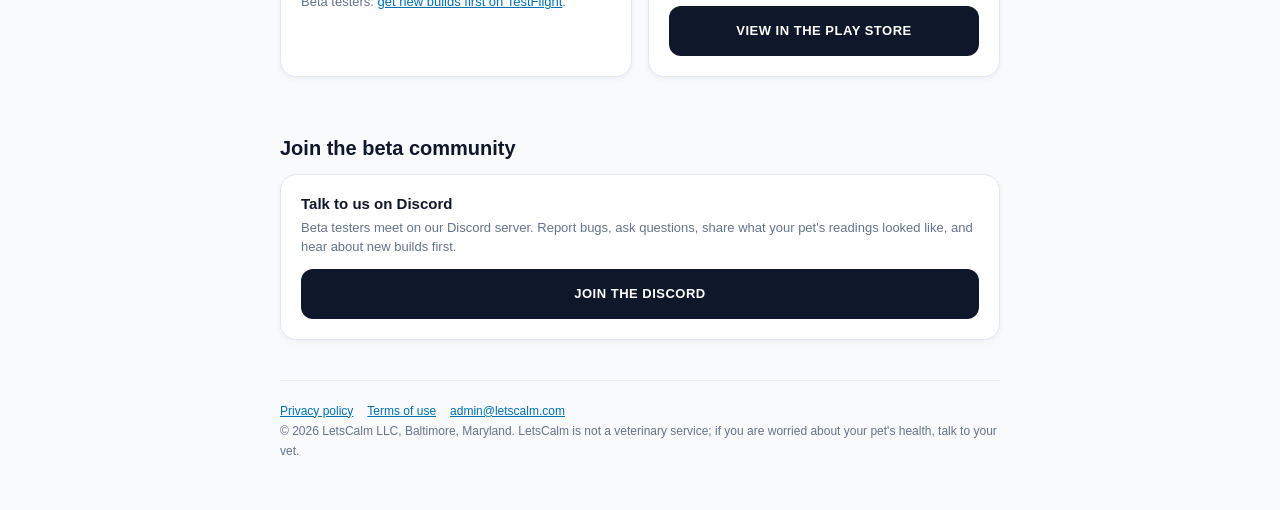
==== commit cf4e920f: "feat(site): send iPhone and iPad visitors to the App Store Keeps the TestFlight link as a secondary " ====
--- a/index.html
+++ b/index.html
@@ -67,8 +67,9 @@
   <section id="ios" hidden>
     <div class="card">
       <h3>Install on iPhone or iPad</h3>
-      <p>LetsCalm is distributed through Apple's TestFlight during the beta. TestFlight will offer to install itself first if you don't have it.</p>
-      <a class="btn" id="ios-link" href="#">Open in TestFlight</a>
+      <p>LetsCalm is on the App Store for iPhone and iPad.</p>
+      <a class="btn" id="ios-link" href="#">Get it on the App Store</a>
+      <p style="margin-top:14px">Beta testers: <a class="ios-beta" href="#">get new builds first on TestFlight</a>.</p>
     </div>
   </section>
 
@@ -94,8 +95,9 @@
     <div class="grid">
       <div class="card">
         <h3>iPhone &amp; iPad</h3>
-        <p>Delivered through Apple TestFlight. Open this link on the device you want to install on.</p>
-        <a class="btn" id="ios-link-2" href="#">Open in TestFlight</a>
+        <p>Available on the App Store. Open this link on the device you want to install on.</p>
+        <a class="btn" id="ios-link-2" href="#">Get it on the App Store</a>
+        <p style="margin-top:14px">Beta testers: <a class="ios-beta" href="#">get new builds first on TestFlight</a>.</p>
       </div>
       <div class="card">
         <h3>Android</h3>
@@ -123,8 +125,8 @@
 <script>
   // --- Links: edit these when the app moves from beta to the stores. ---
   const LINKS = {
-    ios: 'https://testflight.apple.com/join/YxneXjur',
-    // Later: 'https://apps.apple.com/app/id6782188883'
+    ios: 'https://apps.apple.com/app/id6782188883',
+    iosBeta: 'https://testflight.apple.com/join/YxneXjur',
     // Open testing: the store listing works on Android phones; the testing
     // page is the web opt-in for anyone arriving from a computer.
     androidPlay: 'https://play.google.com/store/apps/details?id=com.letscalm.mobile',
@@ -133,6 +135,7 @@
   };
 
   for (const id of ['ios-link', 'ios-link-2']) document.getElementById(id).href = LINKS.ios;
+  for (const a of document.querySelectorAll('.ios-beta')) a.href = LINKS.iosBeta;
   for (const id of ['android-play', 'android-play-2']) document.getElementById(id).href = LINKS.androidPlay;
   document.getElementById('android-optin').href = LINKS.androidOptIn;
   document.getElementById('discord-link').href = LINKS.discord;
@@ -149,8 +152,8 @@
   // On a phone the hero button can go straight to the store link.
   if (view === 'ios') {
     document.getElementById('hero-btn').href = LINKS.ios;
-    document.getElementById('hero-btn').textContent = 'Get it on TestFlight';
-    document.getElementById('hero-note').textContent = 'Free during the beta. Opens Apple TestFlight.';
+    document.getElementById('hero-btn').textContent = 'Get it on the App Store';
+    document.getElementById('hero-note').textContent = 'Free on the App Store.';
   } else if (view === 'android') {
     document.getElementById('hero-btn').href = LINKS.androidPlay;
     document.getElementById('hero-btn').textContent = 'Get it on Google Play';
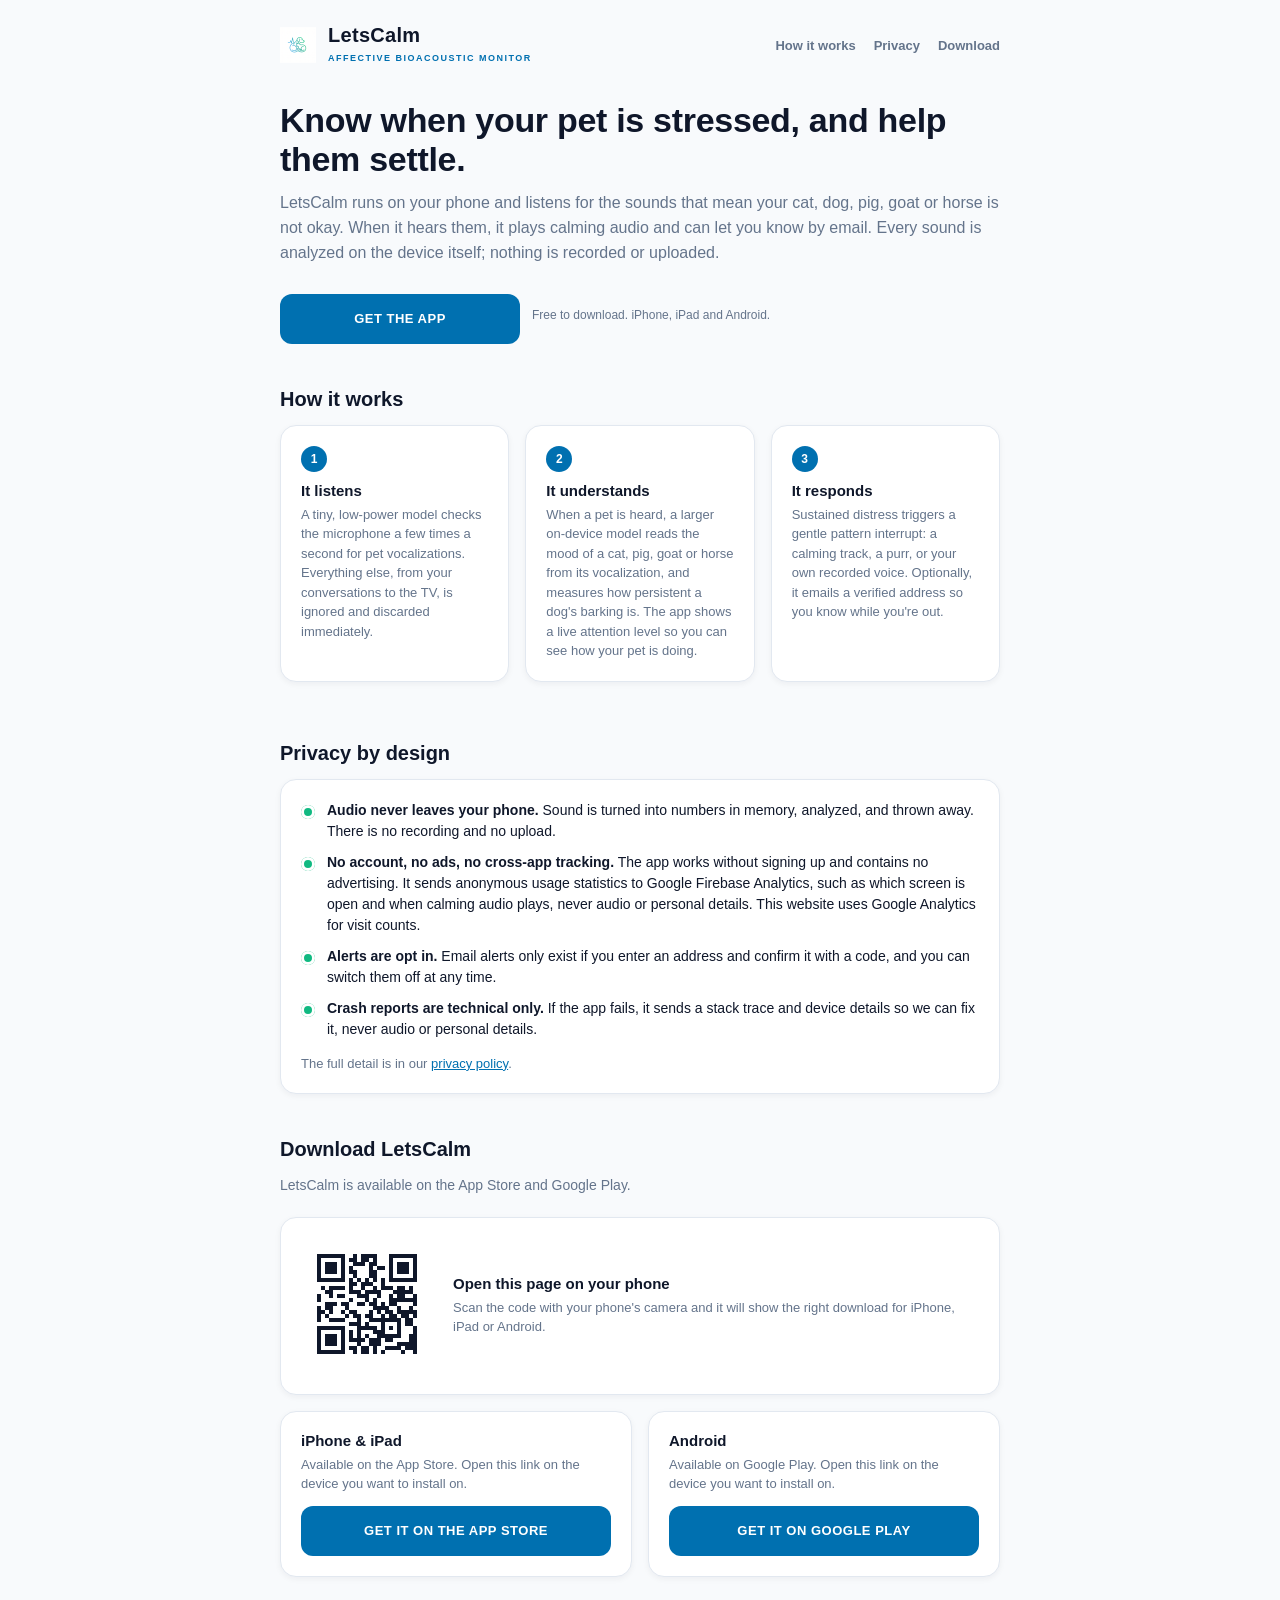
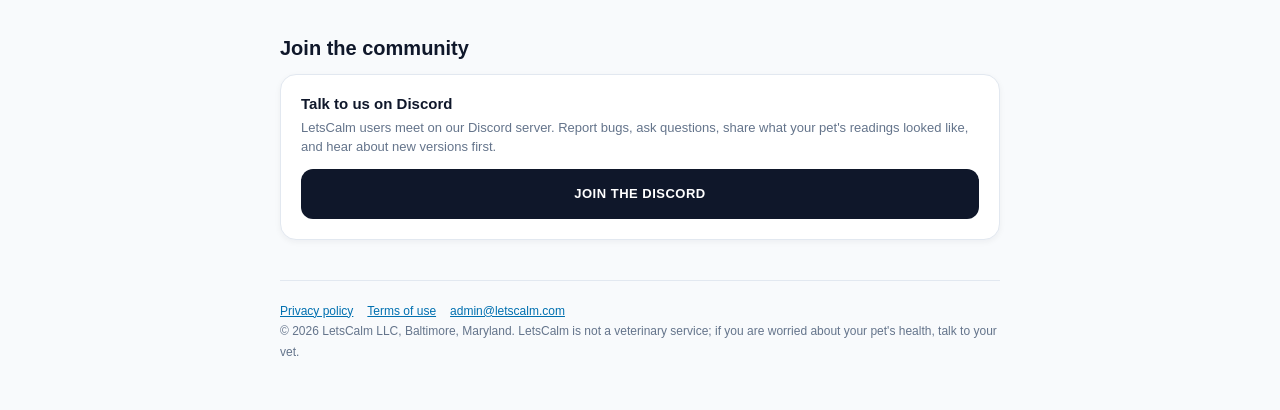
==== commit 35b784e5: "feat(site): store-only downloads; the beta is now invite-only Drops the open-beta wording, the TestF" ====
--- a/index.html
+++ b/index.html
@@ -21,10 +21,10 @@
 
   <!-- HERO -->
   <h1>Know when your pet is stressed, and help them settle.</h1>
-  <p class="lead">LetsCalm runs on your phone and listens for the sounds that mean your cat, dog, pig, goat or horse is not okay. When it hears them, it plays calming audio and can let you know by email. Every sound is analyzed on the device itself; nothing is recorded or uploaded. <span class="pill">OPEN BETA</span></p>
+  <p class="lead">LetsCalm runs on your phone and listens for the sounds that mean your cat, dog, pig, goat or horse is not okay. When it hears them, it plays calming audio and can let you know by email. Every sound is analyzed on the device itself; nothing is recorded or uploaded.</p>
   <div class="hero-cta">
-    <a class="btn" href="#download" id="hero-btn">Get the beta</a>
-    <span class="note" id="hero-note">Free during the beta. iPhone, iPad and Android.</span>
+    <a class="btn" href="#download" id="hero-btn">Get the app</a>
+    <span class="note" id="hero-note">Free to download. iPhone, iPad and Android.</span>
   </div>
 
   <!-- HOW IT WORKS -->
@@ -60,8 +60,8 @@
   </div>
 
   <!-- DOWNLOAD -->
-  <h2 class="section" id="download">Download the beta</h2>
-  <p class="lead" style="font-size:14px">LetsCalm is in open beta: anyone can join. On first launch the app asks you to read and accept the beta participation agreement.</p>
+  <h2 class="section" id="download">Download LetsCalm</h2>
+  <p class="lead" style="font-size:14px">LetsCalm is available on the App Store and Google Play.</p>
 
   <!-- iPhone / iPad -->
   <section id="ios" hidden>
@@ -69,7 +69,6 @@
       <h3>Install on iPhone or iPad</h3>
       <p>LetsCalm is on the App Store for iPhone and iPad.</p>
       <a class="btn" id="ios-link" href="#">Get it on the App Store</a>
-      <p style="margin-top:14px">Beta testers: <a class="ios-beta" href="#">get new builds first on TestFlight</a>.</p>
     </div>
   </section>
 
@@ -77,9 +76,8 @@
   <section id="android" hidden>
     <div class="card">
       <h3>Install on Android</h3>
-      <p>LetsCalm is in open testing on Google Play. Open it in the Play Store, tap Join the beta if it asks, then Install.</p>
+      <p>LetsCalm is on Google Play for Android phones and tablets.</p>
       <a class="btn" id="android-play" href="#">Get it on Google Play</a>
-      <p style="margin-top:14px">Please keep it installed while you're testing so the beta can proceed.</p>
     </div>
   </section>
 
@@ -97,22 +95,20 @@
         <h3>iPhone &amp; iPad</h3>
         <p>Available on the App Store. Open this link on the device you want to install on.</p>
         <a class="btn" id="ios-link-2" href="#">Get it on the App Store</a>
-        <p style="margin-top:14px">Beta testers: <a class="ios-beta" href="#">get new builds first on TestFlight</a>.</p>
       </div>
       <div class="card">
         <h3>Android</h3>
-        <p>Open testing on Google Play. Join the beta here with the Google account you use on your phone, then install it from the Play Store on that phone.</p>
-        <a class="btn" id="android-optin" href="#">Join the beta on Google Play</a>
-        <a class="btn dark" id="android-play-2" href="#">View in the Play Store</a>
+        <p>Available on Google Play. Open this link on the device you want to install on.</p>
+        <a class="btn" id="android-play-2" href="#">Get it on Google Play</a>
       </div>
     </div>
   </section>
 
   <!-- COMMUNITY -->
-  <h2 class="section" id="community">Join the beta community</h2>
+  <h2 class="section" id="community">Join the community</h2>
   <div class="card">
     <h3>Talk to us on Discord</h3>
-    <p>Beta testers meet on our Discord server. Report bugs, ask questions, share what your pet's readings looked like, and hear about new builds first.</p>
+    <p>LetsCalm users meet on our Discord server. Report bugs, ask questions, share what your pet's readings looked like, and hear about new versions first.</p>
     <a class="btn dark" id="discord-link" href="#" rel="noopener" target="_blank">Join the Discord</a>
   </div>
 
@@ -123,21 +119,15 @@
 </main>
 
 <script>
-  // --- Links: edit these when the app moves from beta to the stores. ---
+  // --- Store links. ---
   const LINKS = {
     ios: 'https://apps.apple.com/app/id6782188883',
-    iosBeta: 'https://testflight.apple.com/join/YxneXjur',
-    // Open testing: the store listing works on Android phones; the testing
-    // page is the web opt-in for anyone arriving from a computer.
     androidPlay: 'https://play.google.com/store/apps/details?id=com.letscalm.mobile',
-    androidOptIn: 'https://play.google.com/apps/testing/com.letscalm.mobile',
     discord: 'https://discord.gg/NavzxsYyVa',
   };
 
   for (const id of ['ios-link', 'ios-link-2']) document.getElementById(id).href = LINKS.ios;
-  for (const a of document.querySelectorAll('.ios-beta')) a.href = LINKS.iosBeta;
   for (const id of ['android-play', 'android-play-2']) document.getElementById(id).href = LINKS.androidPlay;
-  document.getElementById('android-optin').href = LINKS.androidOptIn;
   document.getElementById('discord-link').href = LINKS.discord;
 
   // --- Detection. `?os=ios|android|all` forces a view for testing. ---
@@ -153,11 +143,11 @@
   if (view === 'ios') {
     document.getElementById('hero-btn').href = LINKS.ios;
     document.getElementById('hero-btn').textContent = 'Get it on the App Store';
-    document.getElementById('hero-note').textContent = 'Free on the App Store.';
+    document.getElementById('hero-note').textContent = 'Free to download. Opens the App Store.';
   } else if (view === 'android') {
     document.getElementById('hero-btn').href = LINKS.androidPlay;
     document.getElementById('hero-btn').textContent = 'Get it on Google Play';
-    document.getElementById('hero-note').textContent = 'Free during the beta. Opens Google Play.';
+    document.getElementById('hero-note').textContent = 'Free to download. Opens Google Play.';
   }
 </script>
 </body>
